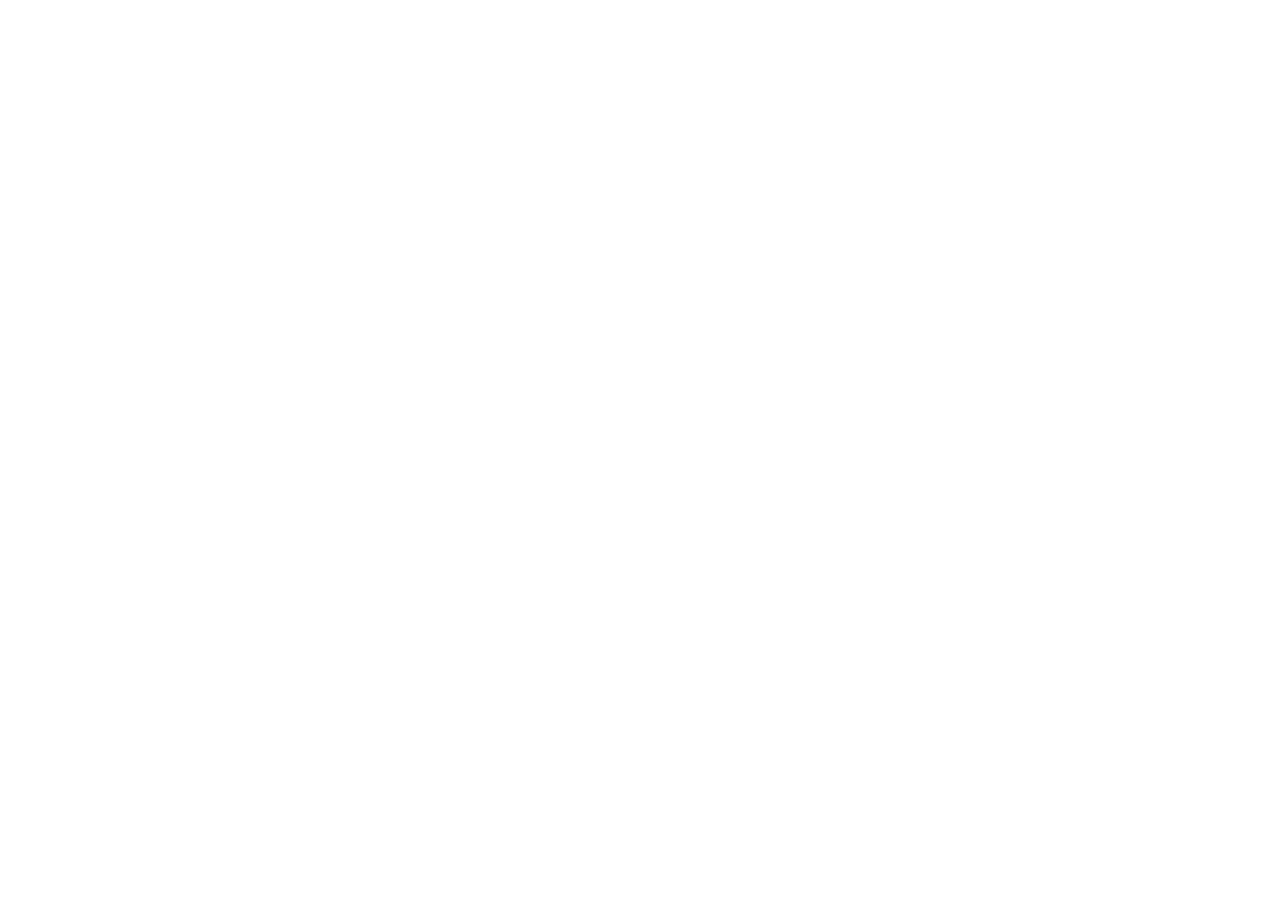
==== index.html @ 336bfc8c "Final project - Week 1" ====
<!DOCTYPE html>
<html lang="en">
<head>
    <meta charset="UTF-8">
    <meta name="viewport" content="width=device-width, initial-scale=1.0">
    <title>Document</title>
</head>
<body>
    
    
    <script src="https://www.gstatic.com/firebasejs/8.6.1/firebase-app.js"></script>

    <!-- TODO: Add SDKs for Firebase products that you want to use
         https://firebase.google.com/docs/web/setup#available-libraries -->
    <script src="https://www.gstatic.com/firebasejs/8.6.1/firebase-analytics.js"></script>   
    <script src="./assets/js/firebase.js"></script>
</body>
</html>
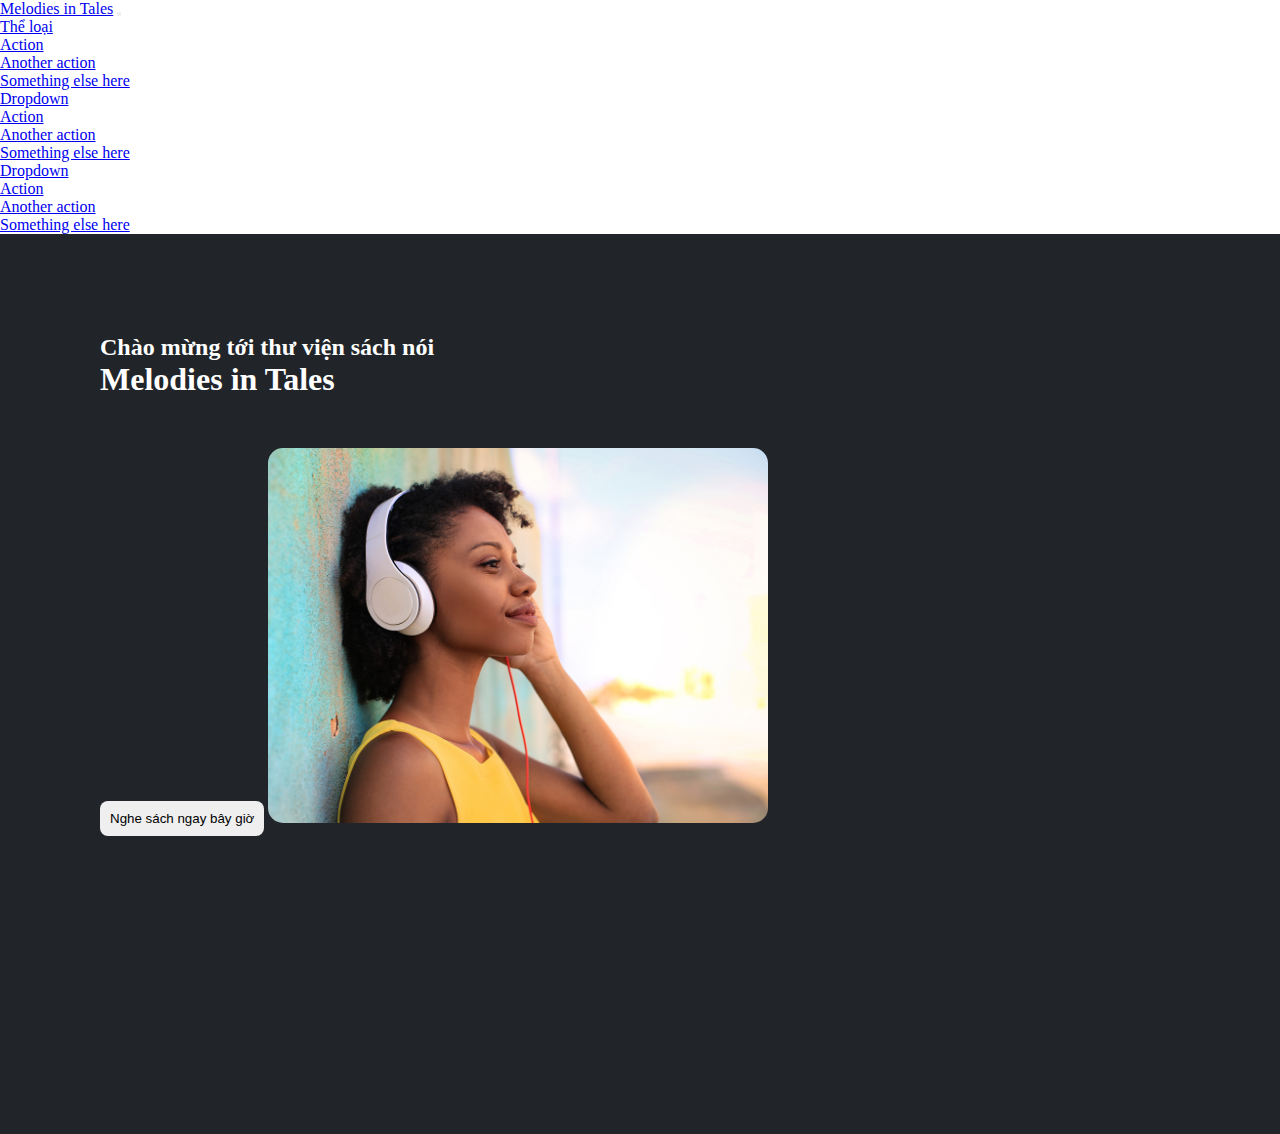
==== commit 571c465e: "finalProject week 2" ====
--- a/index.html
+++ b/index.html
@@ -3,10 +3,75 @@
 <head>
     <meta charset="UTF-8">
     <meta name="viewport" content="width=device-width, initial-scale=1.0">
-    <title>Document</title>
+    <title>Melodies in tales</title>
+    <link rel="stylesheet" href="./assets/css/index.css">
+    <link href="https://cdn.jsdelivr.net/npm/bootstrap@5.0.1/dist/css/bootstrap.min.css" rel="stylesheet" integrity="sha384-+0n0xVW2eSR5OomGNYDnhzAbDsOXxcvSN1TPprVMTNDbiYZCxYbOOl7+AMvyTG2x" crossorigin="anonymous">
 </head>
 <body>
+
+        <nav class="navbar navbar-expand-lg navbar-dark bg-dark">
+            <div class="container">
+              <a class="navbar-brand" href="#">Melodies in Tales</a>
+              <button class="navbar-toggler" type="button" data-bs-toggle="collapse" data-bs-target="#navbarNavDarkDropdown" aria-controls="navbarNavDarkDropdown" aria-expanded="false" aria-label="Toggle navigation">
+                <span class="navbar-toggler-icon"></span>
+              </button>
+              <div class="collapse navbar-collapse" id="navbarNavDarkDropdown">
+                <ul class="navbar-nav">
+                  <li class="nav-item dropdown">
+                    <a class="nav-link dropdown-toggle" href="#" id="navbarDarkDropdownMenuLink" role="button" data-bs-toggle="dropdown" aria-expanded="false">
+                      Thể loại
+                    </a>
+                    <ul class="dropdown-menu dropdown-menu-dark" aria-labelledby="navbarDarkDropdownMenuLink">
+                      <li><a class="dropdown-item" href="#">Action</a></li>
+                      <li><a class="dropdown-item" href="#">Another action</a></li>
+                      <li><a class="dropdown-item" href="#">Something else here</a></li>
+                    </ul>
+                  </li>
+                  <li class="nav-item dropdown">
+                    <a class="nav-link dropdown-toggle" href="#" id="navbarDarkDropdownMenuLink" role="button" data-bs-toggle="dropdown" aria-expanded="false">
+                      Dropdown
+                    </a>
+                    <ul class="dropdown-menu dropdown-menu-dark" aria-labelledby="navbarDarkDropdownMenuLink">
+                      <li><a class="dropdown-item" href="#">Action</a></li>
+                      <li><a class="dropdown-item" href="#">Another action</a></li>
+                      <li><a class="dropdown-item" href="#">Something else here</a></li>
+                    </ul>
+                  </li>
+                  <li class="nav-item dropdown">
+                    <a class="nav-link dropdown-toggle" href="#" id="navbarDarkDropdownMenuLink" role="button" data-bs-toggle="dropdown" aria-expanded="false">
+                      Dropdown
+                    </a>
+                    <ul class="dropdown-menu dropdown-menu-dark" aria-labelledby="navbarDarkDropdownMenuLink">
+                      <li><a class="dropdown-item" href="#">Action</a></li>
+                      <li><a class="dropdown-item" href="#">Another action</a></li>
+                      <li><a class="dropdown-item" href="#">Something else here</a></li>
+                    </ul>
+                  </li>
+                </ul>
+              </div>
+            </div>
+          </nav>
+          <div class="heading">
+          <div class="container">
+              <div class="row">
+                <div class="col-5 ">
+                    
+                        <div class="content">
+                            <h2 class="heading-type">Chào mừng tới thư viện sách nói</h2>
+                            <h1 class="heading-type">Melodies in Tales</h1>
+                            <button id="btnLink">Nghe sách ngay bây giờ</button>
+                            <img id="audiobook2" src="./assets/image/listen.jpeg" alt="">
+                        </div>
+                      
+                </div>
+                <div class="col-7 "><img id="audiobook" src="./assets/image/audiobook.png" alt=""></div>
+              </div>
+          </div>
+        </div>
+          
+          
     
+
     
     <script src="https://www.gstatic.com/firebasejs/8.6.1/firebase-app.js"></script>
 
@@ -14,5 +79,6 @@
          https://firebase.google.com/docs/web/setup#available-libraries -->
     <script src="https://www.gstatic.com/firebasejs/8.6.1/firebase-analytics.js"></script>   
     <script src="./assets/js/firebase.js"></script>
+    <script src="https://cdn.jsdelivr.net/npm/bootstrap@5.0.1/dist/js/bootstrap.bundle.min.js" integrity="sha384-gtEjrD/SeCtmISkJkNUaaKMoLD0//ElJ19smozuHV6z3Iehds+3Ulb9Bn9Plx0x4" crossorigin="anonymous"></script>
 </body>
 </html>--- a/assets/css/index.css
+++ b/assets/css/index.css
@@ -0,0 +1,36 @@
+* {
+    padding: 0;
+    margin: 0;
+}
+
+.heading {
+    background-color: #212529;
+    height: 900px;
+}
+.heading-type {
+    color: white;
+}
+
+.content {
+    padding: 100px;
+}
+
+#btnLink {
+    border: none;
+    border-radius: 8px;
+    padding: 10px;
+}
+
+#audiobook {
+    margin-top: 100px;
+    width: 800px;
+    height: auto;
+    border-radius: 15px;
+}
+
+#audiobook2 {
+    margin-top: 50px;
+    width: 500px;
+    height: auto;
+    border-radius: 15px;
+}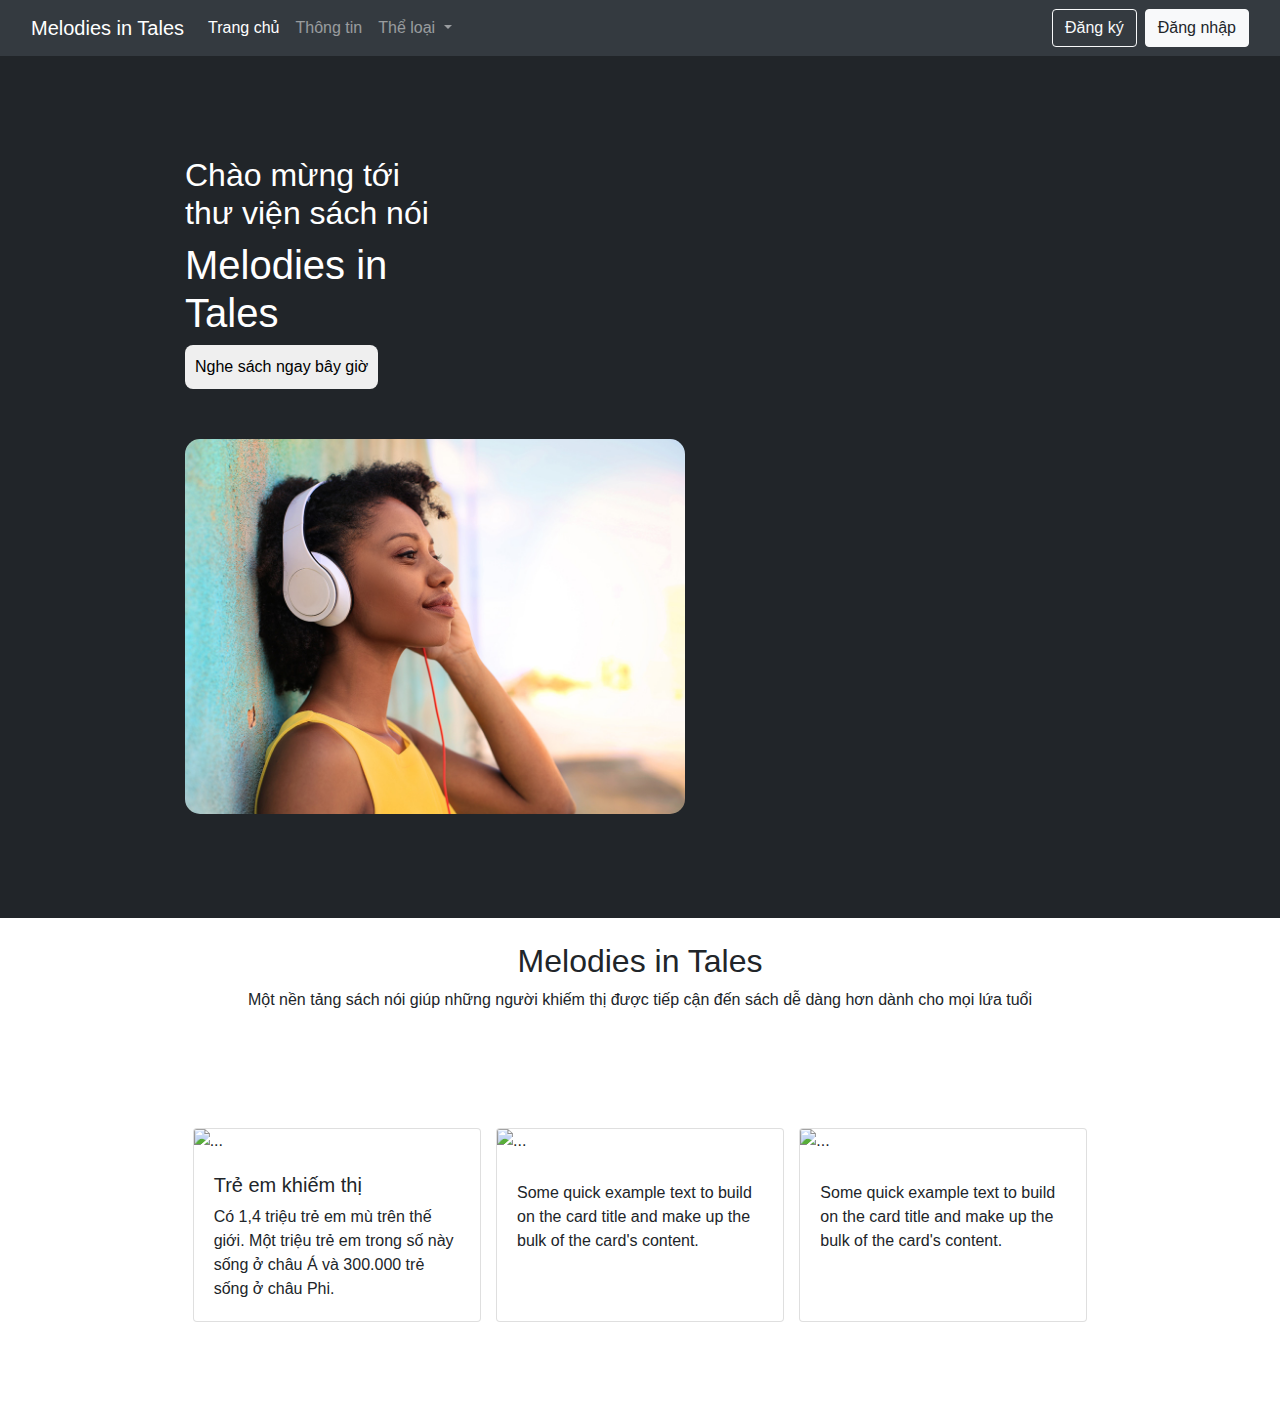
==== commit b0ec11c1: "11/6" ====
--- a/index.html
+++ b/index.html
@@ -1,84 +1,221 @@
 <!DOCTYPE html>
 <html lang="en">
+
 <head>
-    <meta charset="UTF-8">
-    <meta name="viewport" content="width=device-width, initial-scale=1.0">
-    <title>Melodies in tales</title>
-    <link rel="stylesheet" href="./assets/css/index.css">
-    <link href="https://cdn.jsdelivr.net/npm/bootstrap@5.0.1/dist/css/bootstrap.min.css" rel="stylesheet" integrity="sha384-+0n0xVW2eSR5OomGNYDnhzAbDsOXxcvSN1TPprVMTNDbiYZCxYbOOl7+AMvyTG2x" crossorigin="anonymous">
+  <meta charset="UTF-8">
+  <meta name="viewport" content="width=device-width, initial-scale=1.0">
+  <title>Melodies in tales</title>
+  <link rel="stylesheet" href="./assets/css/index.css">
+  <link href="https://cdn.jsdelivr.net/npm/bootstrap@5.0.1/dist/css/bootstrap.min.css" rel="stylesheet"
+    integrity="sha384-+0n0xVW2eSR5OomGNYDnhzAbDsOXxcvSN1TPprVMTNDbiYZCxYbOOl7+AMvyTG2x" crossorigin="anonymous">
+  <link href="//maxcdn.bootstrapcdn.com/bootstrap/4.0.0/css/bootstrap.min.css" rel="stylesheet" id="bootstrap-css">
+  <script src="//maxcdn.bootstrapcdn.com/bootstrap/4.0.0/js/bootstrap.min.js"></script>
+  <script src="//cdnjs.cloudflare.com/ajax/libs/jquery/3.2.1/jquery.min.js"></script>
+  <link href="//maxcdn.bootstrapcdn.com/bootstrap/4.1.1/css/bootstrap.min.css" rel="stylesheet" id="bootstrap-css">
+  <script src="//maxcdn.bootstrapcdn.com/bootstrap/4.1.1/js/bootstrap.min.js"></script>
+  <script src="//cdnjs.cloudflare.com/ajax/libs/jquery/3.2.1/jquery.min.js"></script>
+  
+  <link rel="stylesheet" href="./assets/css/login_signUp.css">
+  <link rel="stylesheet" href="./assets/css/index.css">
 </head>
+
 <body>
 
-        <nav class="navbar navbar-expand-lg navbar-dark bg-dark">
-            <div class="container">
-              <a class="navbar-brand" href="#">Melodies in Tales</a>
-              <button class="navbar-toggler" type="button" data-bs-toggle="collapse" data-bs-target="#navbarNavDarkDropdown" aria-controls="navbarNavDarkDropdown" aria-expanded="false" aria-label="Toggle navigation">
-                <span class="navbar-toggler-icon"></span>
-              </button>
-              <div class="collapse navbar-collapse" id="navbarNavDarkDropdown">
-                <ul class="navbar-nav">
-                  <li class="nav-item dropdown">
-                    <a class="nav-link dropdown-toggle" href="#" id="navbarDarkDropdownMenuLink" role="button" data-bs-toggle="dropdown" aria-expanded="false">
-                      Thể loại
-                    </a>
-                    <ul class="dropdown-menu dropdown-menu-dark" aria-labelledby="navbarDarkDropdownMenuLink">
-                      <li><a class="dropdown-item" href="#">Action</a></li>
-                      <li><a class="dropdown-item" href="#">Another action</a></li>
-                      <li><a class="dropdown-item" href="#">Something else here</a></li>
-                    </ul>
-                  </li>
-                  <li class="nav-item dropdown">
-                    <a class="nav-link dropdown-toggle" href="#" id="navbarDarkDropdownMenuLink" role="button" data-bs-toggle="dropdown" aria-expanded="false">
-                      Dropdown
-                    </a>
-                    <ul class="dropdown-menu dropdown-menu-dark" aria-labelledby="navbarDarkDropdownMenuLink">
-                      <li><a class="dropdown-item" href="#">Action</a></li>
-                      <li><a class="dropdown-item" href="#">Another action</a></li>
-                      <li><a class="dropdown-item" href="#">Something else here</a></li>
-                    </ul>
-                  </li>
-                  <li class="nav-item dropdown">
-                    <a class="nav-link dropdown-toggle" href="#" id="navbarDarkDropdownMenuLink" role="button" data-bs-toggle="dropdown" aria-expanded="false">
-                      Dropdown
-                    </a>
-                    <ul class="dropdown-menu dropdown-menu-dark" aria-labelledby="navbarDarkDropdownMenuLink">
-                      <li><a class="dropdown-item" href="#">Action</a></li>
-                      <li><a class="dropdown-item" href="#">Another action</a></li>
-                      <li><a class="dropdown-item" href="#">Something else here</a></li>
-                    </ul>
-                  </li>
-                </ul>
+  <nav class="navbar navbar-expand-lg navbar-dark bg-dark ">
+    <div class="container-fluid">
+      <a class="navbar-brand" href="#">Melodies in Tales</a>
+      <button class="navbar-toggler" type="button" data-bs-toggle="collapse" data-bs-target="#navbarNavDropdown"
+        aria-controls="navbarNavDropdown" aria-expanded="false" aria-label="Toggle navigation">
+        <span class="navbar-toggler-icon"></span>
+      </button>
+      <div class="collapse navbar-collapse justify-content-between" id="navbarNavDropdown">
+        <ul class="navbar-nav mr-auto">
+          <li class="nav-item">
+            <a class="nav-link active" aria-current="page" href="#">Trang chủ</a>
+          </li>
+          <li class="nav-item">
+            <a class="nav-link" href="#">Thông tin</a>
+          </li>
+          
+          <li class="nav-item dropdown">
+            <a class="nav-link dropdown-toggle" href="#" id="navbarDropdownMenuLink" role="button"
+              data-bs-toggle="dropdown" aria-expanded="false">
+              Thể loại
+            </a>
+            <ul class="dropdown-menu" aria-labelledby="navbarDropdownMenuLink">
+              <li><a class="dropdown-item" href="#">Trẻ em</a></li>
+              <li><a class="dropdown-item" href="#">Phiêu lưu</a></li>
+              <li><a class="dropdown-item" href="#">Truyện hài</a></li>
+              <li><a class="dropdown-item" href="./cg.html">Văn học</a></li>
+              <li><a class="dropdown-item" href="#">Kinh dị</a></li>
+              <li><a class="dropdown-item" href="#">Trinh thám</a></li>
+            </ul>
+          </li>
+          
+        </ul>
+        <ul class="navbar-nav">
+          <li class="nav-item mr-2">
+            <button type="button" class="btn btn-outline-light" data-toggle="modal" data-target="#modal-login">
+              Đăng ký
+            </button>
+            <div class="modal fade" id="modal-login" tabindex="-1" aria-labelledby="exampleModalLabel"
+              aria-hidden="true">
+              <div class="modal-dialog">
+                <div class="modal-content">
+                  <div class="container login-container">
+                    <div class="row">
+
+                      <div class=" login-form-1">
+                        <h3>Đăng ký tài khoản</h3>
+                        <form>
+                          <div class="form-group">
+                            <input id="username" type="text" class="form-control" placeholder="Username *"  />
+                          </div>
+                          <div class="form-group">
+                            <input id="email" type="email" class="form-control" placeholder="Email của bạn *" />
+                          </div>
+                          <div class="form-group">
+                            <input id="password" type="password" class="form-control" placeholder="Mật khẩu *"  />
+                          </div>
+                          <div class="form-group">
+                            
+                            <button  id="signUpBtn" type="submit" class="btnSubmit" >Đăng kí</button>
+                          </div>
+                          <div class="form-group">
+
+                            <a href="#" class="ForgetPwd" value="Login">Đã có tài khoản? Đăng nhập ngay!</a>
+                          </div>
+                        </form>
+                      </div>
+                    </div>
+                  </div>
+                </div>
               </div>
             </div>
-          </nav>
-          <div class="heading">
-          <div class="container">
+          </li>
+          <li class="nav-item">
+            <!-- Button trigger modal -->
+            <button type="button" class="btn btn-light" data-bs-toggle="modal" data-bs-target="#exampleModal">
+              Đăng nhập
+            </button>
+            <div class="container login-container">
               <div class="row">
-                <div class="col-5 ">
-                    
-                        <div class="content">
-                            <h2 class="heading-type">Chào mừng tới thư viện sách nói</h2>
-                            <h1 class="heading-type">Melodies in Tales</h1>
-                            <button id="btnLink">Nghe sách ngay bây giờ</button>
-                            <img id="audiobook2" src="./assets/image/listen.jpeg" alt="">
+
+
+              </div>
+
+              <!-- Modal -->
+              <div class="modal fade" id="exampleModal" tabindex="-1" aria-labelledby="exampleModalLabel"
+                aria-hidden="true">
+                <div class="modal-dialog">
+                  <div class="modal-content">
+                    <div class="container login-container">
+                      <div class="row">
+
+                        <div class=" login-form-2">
+                          <h3>Đăng nhập tài khoản</h3>
+                          <form>
+                            <div class="form-group">
+                              <input id="userEmail" type="text" class="form-control" placeholder="Email của bạn *" value="" />
+                            </div>
+                            <div class="form-group">
+                              <input id="userPassword" type="password" class="form-control" placeholder="Mật khẩu *" value="" />
+                            </div>
+                            <div class="form-group">
+                              <button id="login" type="submit" class="btnSubmit">Đăng nhập</button>
+                            </div>
+                            <div class="form-group">
+
+                              <a href="#" class="ForgetPwd" value="Login">Chưa có tài khoản? Hãy đăng ký ngay!</a>
+                            </div>
+                          </form>
                         </div>
-                      
+                      </div>
+                    </div>
+                  </div>
                 </div>
-                <div class="col-7 "><img id="audiobook" src="./assets/image/audiobook.png" alt=""></div>
               </div>
-          </div>
-        </div>
-          
-          
-    
-
-    
-    <script src="https://www.gstatic.com/firebasejs/8.6.1/firebase-app.js"></script>
-
-    <!-- TODO: Add SDKs for Firebase products that you want to use
+
+          </li>
+
+        </ul>
+      </div>
+    </div>
+  </nav>
+
+  <div class="heading">
+    <div class="container">
+      <div class="row">
+        <div class="col-5 ">
+
+          <div class="content">
+            <h2 class="heading-type">Chào mừng tới <br> thư viện sách nói</h2>
+            <h1 class="heading-type">Melodies in Tales</h1>
+            <button id="btnLink">Nghe sách ngay bây giờ</button>
+            <img id="audiobook2" src="./assets/image/listen.jpeg" alt="">
+          </div>
+
+        </div>
+        <div class="col-7 "><img id="audiobook" src="./assets/image/audiobook.png" alt=""></div>
+      </div>
+    </div>
+  </div>
+<br>
+  <section class="article-list">
+    <div class="container">
+      <div class="intro">
+        <h2 class="text-center">Melodies in Tales</h2>
+        <p class="text-center">Một nền tảng sách nói giúp những người khiếm thị được tiếp cận đến sách dễ dàng hơn dành cho mọi lứa tuổi</p>
+      </div>
+      
+       <div class="content d-flex justify-content-around">
+        <div class="card" style="width: 18rem;">
+          <img src="https://www.hollows.org/Upload/FHF/Media/au/Images/1-4m-blind-children.jpg" class="card-img-top" alt="...">
+          <div class="card-body">
+            <h5>Trẻ em khiếm thị</h5>
+            <p class="card-text">Có 1,4 triệu trẻ em mù trên thế giới. Một triệu trẻ em trong số này sống ở châu Á và 300.000 trẻ sống ở châu Phi.</p>
+          </div>
+        </div>
+        <div class="card " style="width: 18rem;">
+          <img src="..." class="card-img-top" alt="...">
+          <div class="card-body">
+            <h5></h5>
+            <p class="card-text">Some quick example text to build on the card title and make up the bulk of the card's content.</p>
+          </div>
+        </div>
+        <div class="card" style="width: 18rem;">
+          <img src="..." class="card-img-top" alt="...">
+          <div class="card-body">
+            <h5></h5>
+            <p class="card-text">Some quick example text to build on the card title and make up the bulk of the card's content.</p>
+          </div>
+        </div>
+       </div>
+      
+    </div>
+  </section>
+
+
+
+
+
+
+
+  <script src="https://www.gstatic.com/firebasejs/8.6.1/firebase-app.js"></script>
+
+  <!-- TODO: Add SDKs for Firebase products that you want to use
          https://firebase.google.com/docs/web/setup#available-libraries -->
-    <script src="https://www.gstatic.com/firebasejs/8.6.1/firebase-analytics.js"></script>   
-    <script src="./assets/js/firebase.js"></script>
-    <script src="https://cdn.jsdelivr.net/npm/bootstrap@5.0.1/dist/js/bootstrap.bundle.min.js" integrity="sha384-gtEjrD/SeCtmISkJkNUaaKMoLD0//ElJ19smozuHV6z3Iehds+3Ulb9Bn9Plx0x4" crossorigin="anonymous"></script>
+  <script src="https://www.gstatic.com/firebasejs/8.6.1/firebase-analytics.js"></script>
+  <script src="https://www.gstatic.com/firebasejs/8.6.1/firebase-firestore.js"></script>
+  <script src="https://www.gstatic.com/firebasejs/8.6.1/firebase-auth.js"></script>
+  <script src="https://www.gstatic.com/firebasejs/8.6.1/firebase-storage.js"></script>
+  <script src="./assets/js/firebase.js"></script>
+  <script src="https://cdn.jsdelivr.net/npm/bootstrap@5.0.1/dist/js/bootstrap.bundle.min.js"
+    integrity="sha384-gtEjrD/SeCtmISkJkNUaaKMoLD0//ElJ19smozuHV6z3Iehds+3Ulb9Bn9Plx0x4"
+    crossorigin="anonymous"></script>
+  <script src="./assets/js/signup.js"></script>
+  <script src="./assets/js/logIn.js"></script>
+  
 </body>
+
 </html>--- a/assets/css/index.css
+++ b/assets/css/index.css
@@ -5,7 +5,7 @@
 
 .heading {
     background-color: #212529;
-    height: 900px;
+    height: 862px;
 }
 .heading-type {
     color: white;
@@ -19,11 +19,17 @@
     border: none;
     border-radius: 8px;
     padding: 10px;
+    transition: 0.3s;
+}
+
+#btnLink:hover {
+    background-color: #00D2E7;
+    color: white;
 }
 
 #audiobook {
     margin-top: 100px;
-    width: 800px;
+    width: 700px;
     height: auto;
     border-radius: 15px;
 }
@@ -33,4 +39,20 @@
     width: 500px;
     height: auto;
     border-radius: 15px;
-}+}
+
+.navbar {
+    background-color: #212529;
+}
+
+.signIn {
+    margin-left: 100px;
+}
+
+.container-mid {
+    display: flex;
+}
+
+
+
+
--- a/assets/css/login_signUp.css
+++ b/assets/css/login_signUp.css
@@ -0,0 +1,50 @@
+
+.login-form-1{
+    padding: 5%;
+    box-shadow: 0 5px 8px 0 rgba(0, 0, 0, 0.2), 0 9px 26px 0 rgba(0, 0, 0, 0.19);
+}
+.login-form-1 h3{
+    text-align: center;
+    color: #333;
+}
+.login-form-2{
+    padding: 5%;
+    background: #212529;
+    box-shadow: 0 5px 8px 0 rgba(0, 0, 0, 0.2), 0 9px 26px 0 rgba(0, 0, 0, 0.19);
+    height: auto;
+}
+.login-form-2 h3{
+    text-align: center;
+    color: #fff;
+}
+.login-container form{
+    padding: 10%;
+}
+.btnSubmit
+{
+    width: 50%;
+    border-radius: 1rem;
+    padding: 1.5%;
+    border: none;
+    cursor: pointer;
+}
+.login-form-1 .btnSubmit{
+    font-weight: 600;
+    color: #fff;
+    background-color: #212529;
+}
+.login-form-2 .btnSubmit{
+    font-weight: 600;
+    color: #212529;
+    background-color: #fff;
+}
+.login-form-2 .ForgetPwd{
+    color: #fff;
+    font-weight: 600;
+    text-decoration: none;
+}
+.login-form-1 .ForgetPwd{
+    color: #212529;
+    font-weight: 600;
+    text-decoration: none;
+}
--- a/assets/css/index.css
+++ b/assets/css/index.css
@@ -5,7 +5,7 @@
 
 .heading {
     background-color: #212529;
-    height: 900px;
+    height: 862px;
 }
 .heading-type {
     color: white;
@@ -19,11 +19,17 @@
     border: none;
     border-radius: 8px;
     padding: 10px;
+    transition: 0.3s;
+}
+
+#btnLink:hover {
+    background-color: #00D2E7;
+    color: white;
 }
 
 #audiobook {
     margin-top: 100px;
-    width: 800px;
+    width: 700px;
     height: auto;
     border-radius: 15px;
 }
@@ -33,4 +39,20 @@
     width: 500px;
     height: auto;
     border-radius: 15px;
-}+}
+
+.navbar {
+    background-color: #212529;
+}
+
+.signIn {
+    margin-left: 100px;
+}
+
+.container-mid {
+    display: flex;
+}
+
+
+
+
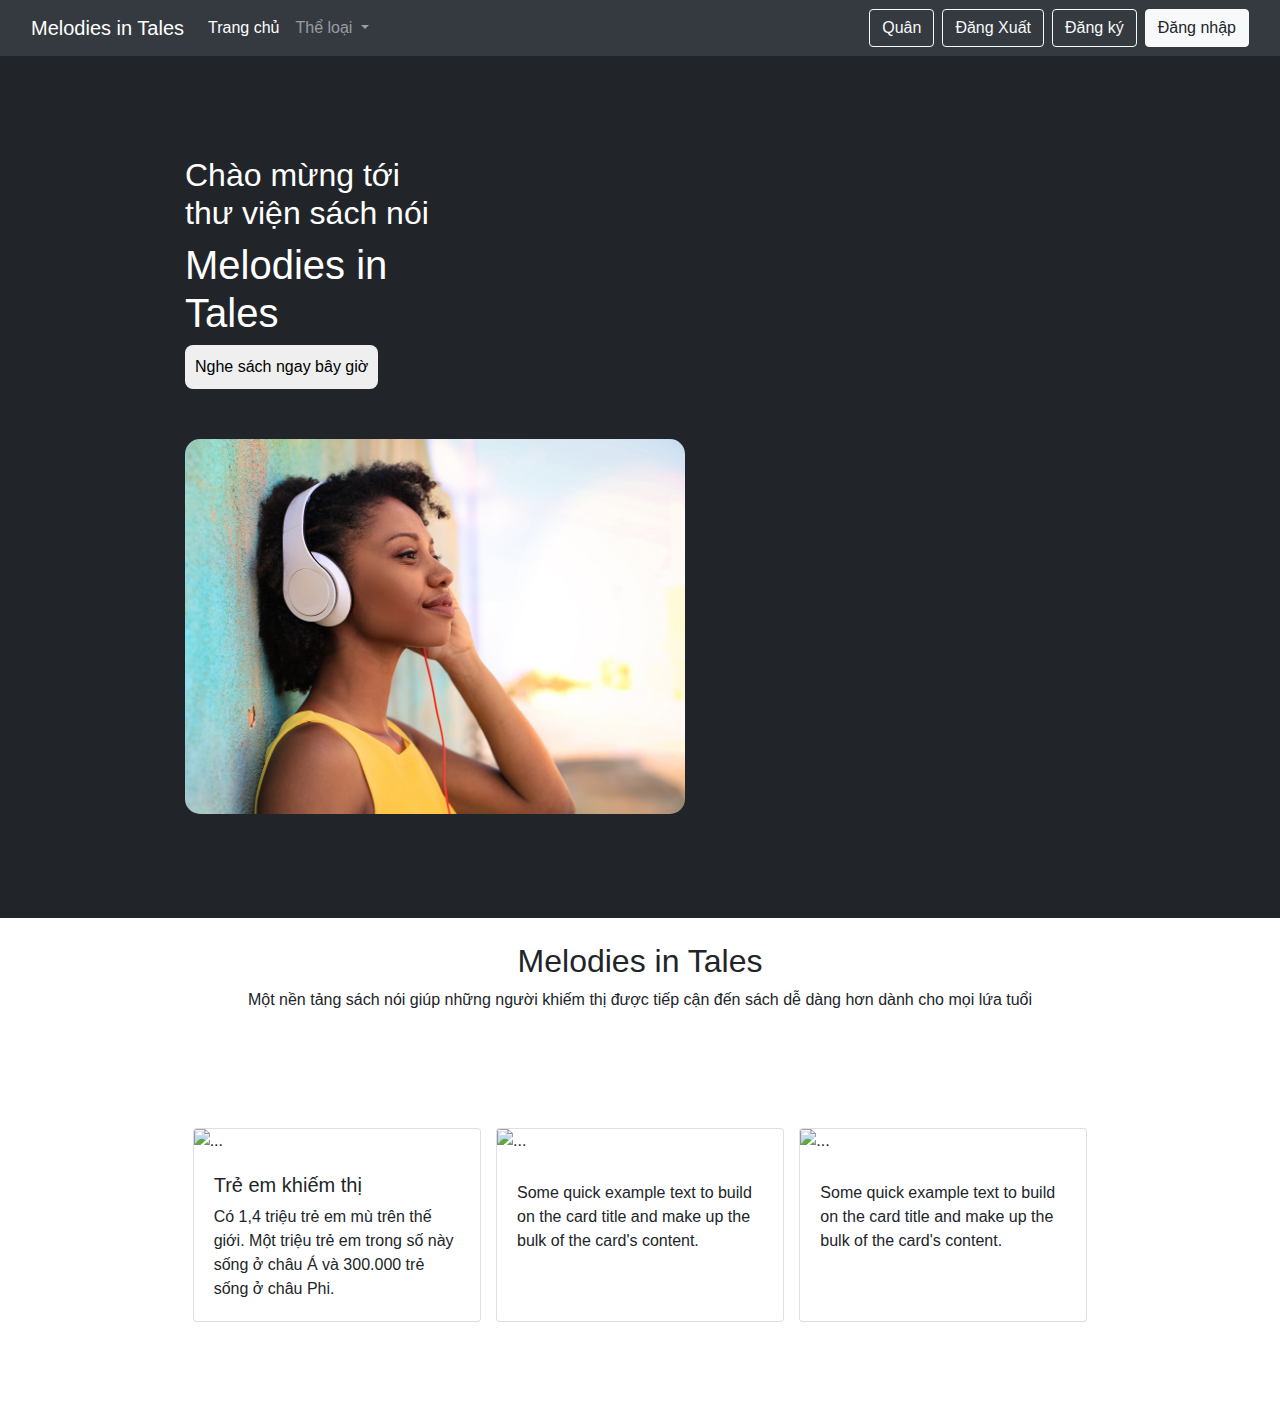
==== commit 84c550e0: "okok" ====
--- a/index.html
+++ b/index.html
@@ -23,7 +23,7 @@
 
   <nav class="navbar navbar-expand-lg navbar-dark bg-dark ">
     <div class="container-fluid">
-      <a class="navbar-brand" href="#">Melodies in Tales</a>
+      <a class="navbar-brand" href="./index.html">Melodies in Tales</a>
       <button class="navbar-toggler" type="button" data-bs-toggle="collapse" data-bs-target="#navbarNavDropdown"
         aria-controls="navbarNavDropdown" aria-expanded="false" aria-label="Toggle navigation">
         <span class="navbar-toggler-icon"></span>
@@ -31,22 +31,20 @@
       <div class="collapse navbar-collapse justify-content-between" id="navbarNavDropdown">
         <ul class="navbar-nav mr-auto">
           <li class="nav-item">
-            <a class="nav-link active" aria-current="page" href="#">Trang chủ</a>
-          </li>
-          <li class="nav-item">
-            <a class="nav-link" href="#">Thông tin</a>
-          </li>
+            <a class="nav-link active btn-voice" data-id="trangchu_btn" aria-current="page" href="./index.html">Trang chủ</a>
+          </li>
+          
           
           <li class="nav-item dropdown">
-            <a class="nav-link dropdown-toggle" href="#" id="navbarDropdownMenuLink" role="button"
+            <a class="nav-link dropdown-toggle btn-voice" data-id="theloai_btn" data-value="Thể loại" href="#" id="navbarDropdownMenuLink" role="button"
               data-bs-toggle="dropdown" aria-expanded="false">
               Thể loại
             </a>
-            <ul class="dropdown-menu" aria-labelledby="navbarDropdownMenuLink">
-              <li><a class="dropdown-item" href="#">Trẻ em</a></li>
+            <ul class="dropdown-menu" aria-labelledby="navbarDropdownMenuLink" id="categoryNavBar">
+              <li><a class="dropdown-item" href="./cg.html">Trẻ em</a></li>
               <li><a class="dropdown-item" href="#">Phiêu lưu</a></li>
               <li><a class="dropdown-item" href="#">Truyện hài</a></li>
-              <li><a class="dropdown-item" href="./cg.html">Văn học</a></li>
+              <li><a class="dropdown-item" href="#">Văn học</a></li>
               <li><a class="dropdown-item" href="#">Kinh dị</a></li>
               <li><a class="dropdown-item" href="#">Trinh thám</a></li>
             </ul>
@@ -55,7 +53,18 @@
         </ul>
         <ul class="navbar-nav">
           <li class="nav-item mr-2">
-            <button type="button" class="btn btn-outline-light" data-toggle="modal" data-target="#modal-login">
+            <button type="button" id="nameBtn" class="btn btn-outline-light">
+             Quân 
+            </button>  
+          </li>
+          <li class="nav-item mr-2">
+            <button type="button btn-light" id="logoutBtn" class="btn btn-outline-light">
+                Đăng Xuất
+            </button>
+            
+          </li>
+          <li class="nav-item mr-2">
+            <button type="button" class="btn btn-outline-light btn-voice" id="loginBtn" data-id="signup_btn" data-value="Đăng ký" data-toggle="modal" data-target="#modal-login">
               Đăng ký
             </button>
             <div class="modal fade" id="modal-login" tabindex="-1" aria-labelledby="exampleModalLabel"
@@ -67,7 +76,7 @@
 
                       <div class=" login-form-1">
                         <h3>Đăng ký tài khoản</h3>
-                        <form>
+    
                           <div class="form-group">
                             <input id="username" type="text" class="form-control" placeholder="Username *"  />
                           </div>
@@ -79,13 +88,13 @@
                           </div>
                           <div class="form-group">
                             
-                            <button  id="signUpBtn" type="submit" class="btnSubmit" >Đăng kí</button>
+                            <button  id="signUpBtn"  class="btnSubmit" >Đăng kí</button>
                           </div>
                           <div class="form-group">
 
                             <a href="#" class="ForgetPwd" value="Login">Đã có tài khoản? Đăng nhập ngay!</a>
                           </div>
-                        </form>
+                 
                       </div>
                     </div>
                   </div>
@@ -95,7 +104,7 @@
           </li>
           <li class="nav-item">
             <!-- Button trigger modal -->
-            <button type="button" class="btn btn-light" data-bs-toggle="modal" data-bs-target="#exampleModal">
+            <button type="button" class="btn btn-light  btn-voice" id="signupBtn" data-id="login_btn" data-value="Đăng nhập"  data-bs-toggle="modal" data-bs-target="#exampleModal">
               Đăng nhập
             </button>
             <div class="container login-container">
@@ -114,7 +123,7 @@
 
                         <div class=" login-form-2">
                           <h3>Đăng nhập tài khoản</h3>
-                          <form>
+                         
                             <div class="form-group">
                               <input id="userEmail" type="text" class="form-control" placeholder="Email của bạn *" value="" />
                             </div>
@@ -122,13 +131,13 @@
                               <input id="userPassword" type="password" class="form-control" placeholder="Mật khẩu *" value="" />
                             </div>
                             <div class="form-group">
-                              <button id="login" type="submit" class="btnSubmit">Đăng nhập</button>
+                              <button id="login"  class="btnSubmit">Đăng nhập</button>
                             </div>
                             <div class="form-group">
 
                               <a href="#" class="ForgetPwd" value="Login">Chưa có tài khoản? Hãy đăng ký ngay!</a>
                             </div>
-                          </form>
+                          
                         </div>
                       </div>
                     </div>
@@ -142,6 +151,7 @@
       </div>
     </div>
   </nav>
+
 
   <div class="heading">
     <div class="container">
@@ -206,16 +216,19 @@
   <!-- TODO: Add SDKs for Firebase products that you want to use
          https://firebase.google.com/docs/web/setup#available-libraries -->
   <script src="https://www.gstatic.com/firebasejs/8.6.1/firebase-analytics.js"></script>
+  <script src="https://www.gstatic.com/firebasejs/8.6.1/firebase-auth.js"></script>
   <script src="https://www.gstatic.com/firebasejs/8.6.1/firebase-firestore.js"></script>
-  <script src="https://www.gstatic.com/firebasejs/8.6.1/firebase-auth.js"></script>
   <script src="https://www.gstatic.com/firebasejs/8.6.1/firebase-storage.js"></script>
   <script src="./assets/js/firebase.js"></script>
   <script src="https://cdn.jsdelivr.net/npm/bootstrap@5.0.1/dist/js/bootstrap.bundle.min.js"
     integrity="sha384-gtEjrD/SeCtmISkJkNUaaKMoLD0//ElJ19smozuHV6z3Iehds+3Ulb9Bn9Plx0x4"
     crossorigin="anonymous"></script>
-  <script src="./assets/js/signup.js"></script>
-  <script src="./assets/js/logIn.js"></script>
-  
+    <script src="./assets/js/auth.js"></script>
+   <script src="./assets/js/signup.js"></script>
+   <script src="./assets/js/logIn.js"></script>
+    
+    <script src="./assets/js/nav.js"></script>
+    <script src="./assets/js/voice.js"></script>
 </body>
 
 </html>--- a/assets/css/index.css
+++ b/assets/css/index.css
@@ -54,5 +54,16 @@
 }
 
 
+#readBook {
+    width: 500px;
+    height: 380px;
+    border-radius: 8px;
+    transition: 0.3s;
+    background-color: red;
+}
+
+#readBook:hover {
+    background-color: #ffcccb
+}
 
 
--- a/assets/css/index.css
+++ b/assets/css/index.css
@@ -54,5 +54,16 @@
 }
 
 
+#readBook {
+    width: 500px;
+    height: 380px;
+    border-radius: 8px;
+    transition: 0.3s;
+    background-color: red;
+}
+
+#readBook:hover {
+    background-color: #ffcccb
+}
 
 
